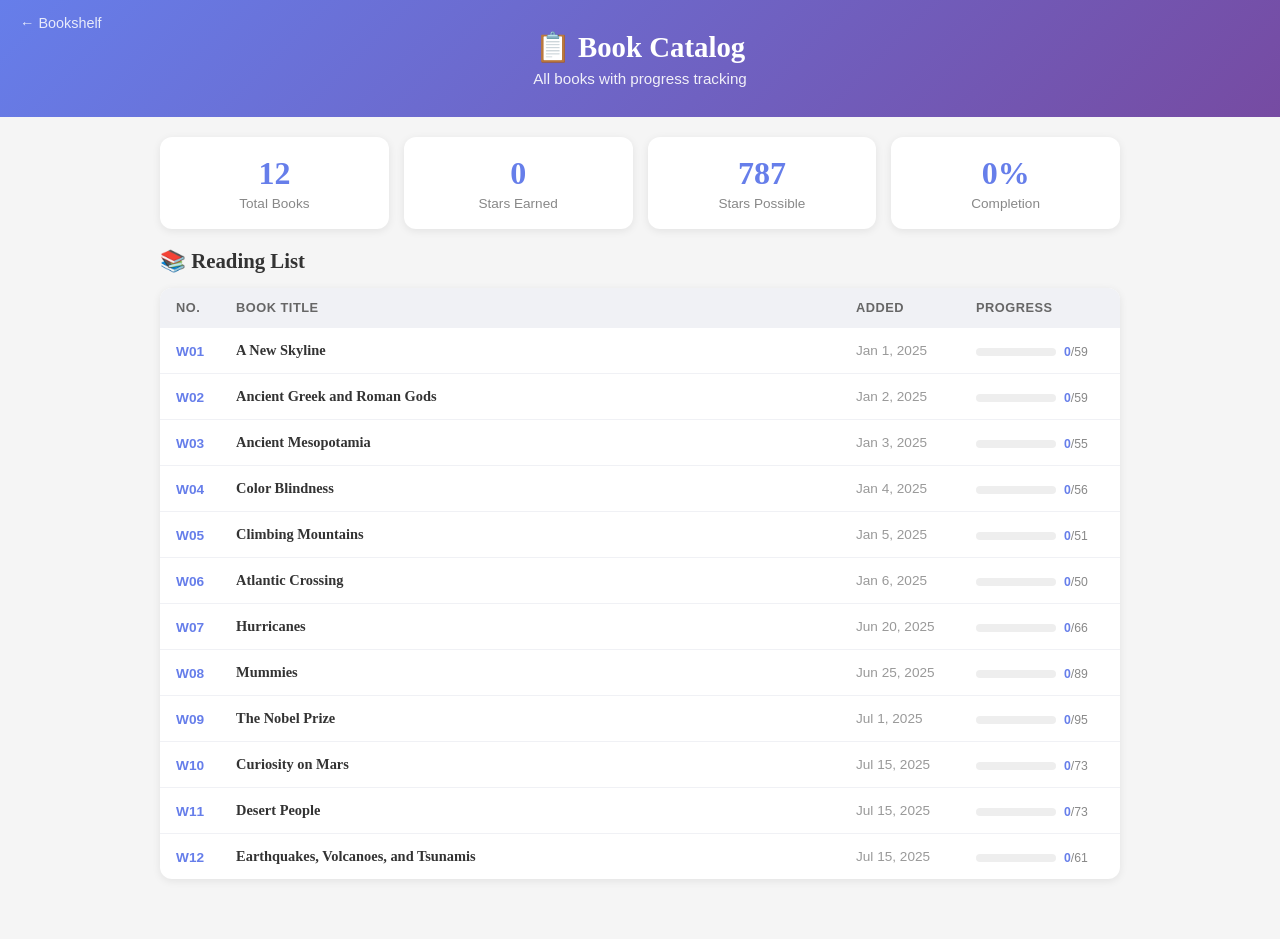
==== catalog.html @ 6278faa1 "Add catalog page, book numbering W01-W12, KWLS ordering" ====
<!DOCTYPE html>
<html lang="en">
<head>
  <meta charset="UTF-8">
  <meta name="viewport" content="width=device-width, initial-scale=1.0">
  <title>Book Catalog - Reading A-Z Interactive</title>
  <style>
    * { margin: 0; padding: 0; box-sizing: border-box; }
    body {
      font-family: Georgia, serif;
      background: #f5f5f5;
      min-height: 100vh;
    }
    .header {
      background: linear-gradient(135deg, #667eea 0%, #764ba2 100%);
      color: white;
      padding: 30px 20px;
      text-align: center;
      position: relative;
    }
    .header h1 { font-size: 1.8em; margin-bottom: 6px; }
    .header p { opacity: 0.9; font-family: -apple-system, BlinkMacSystemFont, 'Segoe UI', Roboto, sans-serif; font-size: 0.95em; }
    .nav-link {
      position: absolute;
      top: 15px;
      left: 20px;
      color: white;
      text-decoration: none;
      font-family: -apple-system, BlinkMacSystemFont, 'Segoe UI', Roboto, sans-serif;
      font-size: 0.9em;
      opacity: 0.85;
      transition: opacity 0.2s;
    }
    .nav-link:hover { opacity: 1; }

    .summary {
      max-width: 1000px;
      margin: 20px auto;
      padding: 0 20px;
      display: flex;
      gap: 15px;
      flex-wrap: wrap;
    }
    .summary-card {
      flex: 1;
      min-width: 140px;
      background: white;
      border-radius: 12px;
      padding: 18px;
      text-align: center;
      box-shadow: 0 2px 8px rgba(0,0,0,0.08);
    }
    .summary-card .number {
      font-size: 2em;
      font-weight: bold;
      color: #667eea;
    }
    .summary-card .label {
      font-family: -apple-system, BlinkMacSystemFont, 'Segoe UI', Roboto, sans-serif;
      color: #888;
      font-size: 0.85em;
      margin-top: 4px;
    }

    .catalog {
      max-width: 1000px;
      margin: 20px auto;
      padding: 0 20px 40px;
    }
    .catalog h2 {
      font-size: 1.3em;
      margin-bottom: 15px;
      color: #333;
    }
    table {
      width: 100%;
      border-collapse: collapse;
      background: white;
      border-radius: 12px;
      overflow: hidden;
      box-shadow: 0 2px 8px rgba(0,0,0,0.08);
    }
    th {
      background: #f0f1f5;
      text-align: left;
      padding: 12px 16px;
      font-family: -apple-system, BlinkMacSystemFont, 'Segoe UI', Roboto, sans-serif;
      font-size: 0.8em;
      font-weight: 600;
      color: #666;
      text-transform: uppercase;
      letter-spacing: 0.5px;
    }
    td {
      padding: 14px 16px;
      border-top: 1px solid #f0f1f5;
      font-family: -apple-system, BlinkMacSystemFont, 'Segoe UI', Roboto, sans-serif;
      font-size: 0.9em;
      color: #333;
    }
    tr:hover td { background: #fafbff; }
    tr a { text-decoration: none; color: inherit; }
    .book-num {
      font-weight: 700;
      color: #667eea;
      font-size: 0.95em;
    }
    .book-title {
      font-family: Georgia, serif;
      font-weight: 600;
      color: #333;
    }
    .book-title:hover { color: #667eea; }
    .stars-cell { white-space: nowrap; }
    .stars-bar {
      display: inline-block;
      width: 80px;
      height: 8px;
      background: #eee;
      border-radius: 4px;
      overflow: hidden;
      vertical-align: middle;
      margin-right: 8px;
    }
    .stars-fill {
      height: 100%;
      background: linear-gradient(90deg, #667eea, #764ba2);
      border-radius: 4px;
      transition: width 0.3s;
    }
    .stars-text { font-size: 0.85em; color: #888; }
    .stars-text .earned { color: #667eea; font-weight: 600; }
    .date-cell { color: #999; font-size: 0.85em; }

    @media (max-width: 600px) {
      th:nth-child(3), td:nth-child(3) { display: none; }
      .summary { flex-direction: column; }
    }
  </style>
</head>
<body>
  <div class="header">
    <a href="index.html" class="nav-link">&larr; Bookshelf</a>
    <h1>&#128203; Book Catalog</h1>
    <p>All books with progress tracking</p>
  </div>

  <div class="summary" id="summary">
    <div class="summary-card">
      <div class="number" id="totalBooks">-</div>
      <div class="label">Total Books</div>
    </div>
    <div class="summary-card">
      <div class="number" id="totalStarsEarned">-</div>
      <div class="label">Stars Earned</div>
    </div>
    <div class="summary-card">
      <div class="number" id="totalStarsPossible">-</div>
      <div class="label">Stars Possible</div>
    </div>
    <div class="summary-card">
      <div class="number" id="completionPct">-</div>
      <div class="label">Completion</div>
    </div>
  </div>

  <div class="catalog">
    <h2>&#128218; Reading List</h2>
    <table>
      <thead>
        <tr>
          <th style="width:60px">No.</th>
          <th>Book Title</th>
          <th style="width:120px">Added</th>
          <th style="width:160px">Progress</th>
        </tr>
      </thead>
      <tbody id="catalogBody">
        <tr><td colspan="4" style="text-align:center;padding:40px;color:#999;">Loading...</td></tr>
      </tbody>
    </table>
  </div>

  <script>
    var books = [
      { id: 'a-new-skyline', title: 'A New Skyline', author: 'Susan Lennox', date: '2025-01-01' },
      { id: 'ancient-greek-gods', title: 'Ancient Greek and Roman Gods', author: 'Cheryl Reifsnyder', date: '2025-01-02' },
      { id: 'ancient-mesopotamia', title: 'Ancient Mesopotamia', author: 'Susan Lennox', date: '2025-01-03' },
      { id: 'color-blindness', title: 'Color Blindness', author: 'Cheryl Reifsnyder', date: '2025-01-04' },
      { id: 'climbing-mountains', title: 'Climbing Mountains', author: 'Kathie Lester', date: '2025-01-05' },
      { id: 'atlantic-crossing', title: 'Atlantic Crossing', author: 'Troy Wolff', date: '2025-01-06' },
      { id: 'hurricanes', title: 'Hurricanes', author: 'Shaun Taylor', date: '2025-06-20' },
      { id: 'mummies', title: 'Mummies', author: 'Lisa Ing', date: '2025-06-25' },
      { id: 'nobel-prize', title: 'The Nobel Prize', author: 'Evan Russell', date: '2025-07-01' },
      { id: 'curiosity-on-mars', title: 'Curiosity on Mars', author: 'John Perritano', date: '2025-07-15' },
      { id: 'desert-people', title: 'Desert People', author: 'David Meissner', date: '2025-07-15' },
      { id: 'earthquakes-volcanoes-tsunamis', title: 'Earthquakes, Volcanoes, and Tsunamis', author: 'Elizabeth Austin', date: '2025-07-15' }
    ];

    function calculateTotalStars(data) {
      var activities = data.activities || [];
      var total = 0;
      activities.forEach(function(act) {
        switch (act) {
          case 'sequence':
            total += (data.sequenceEvents || []).length;
            break;
          case 'evidence':
            total += (data.questions || []).filter(function(q) { return q.level !== 3; }).length;
            break;
          case 'summarize':
            total += (data.summarizeActivities || []).length * 2;
            break;
          case 'vocabulary':
            total += (data.vocabulary || []).length * 2;
            break;
          case 'typing':
            total += (data.vocabulary || []).length + 1;
            break;
          case 'authorPurpose':
            total += (data.authorPurpose && data.authorPurpose.purposes || []).length;
            break;
          case 'kwls':
            total += 2;
            break;
          case 'pronoun':
            total += (data.pronounAgreement || []).length;
            break;
          case 'problemSolution':
            total += (data.problemSolution || []).length;
            break;
          case 'grammar':
            if (data.grammar) {
              total += (data.grammar.wordBuilding || []).length;
              total += (data.grammar.homophones || []).length;
              total += (data.grammar.exercises || []).length;
            }
            break;
        }
      });
      return total;
    }

    function getEarnedStars(bookId) {
      var saved = localStorage.getItem('stars_' + bookId);
      if (!saved) return 0;
      try {
        var stars = JSON.parse(saved);
        return Object.values(stars).filter(function(v) { return v; }).length;
      } catch (e) { return 0; }
    }

    function formatDate(dateStr) {
      var d = new Date(dateStr);
      var months = ['Jan','Feb','Mar','Apr','May','Jun','Jul','Aug','Sep','Oct','Nov','Dec'];
      return months[d.getMonth()] + ' ' + d.getDate() + ', ' + d.getFullYear();
    }

    async function loadCatalog() {
      var tbody = document.getElementById('catalogBody');
      tbody.innerHTML = '';
      var grandTotalEarned = 0;
      var grandTotalPossible = 0;

      for (var i = 0; i < books.length; i++) {
        var book = books[i];
        var num = 'W' + String(i + 1).padStart(2, '0');
        var totalStars = 0;
        var earnedStars = getEarnedStars(book.id);

        try {
          var resp = await fetch('books/' + book.id + '.json');
          var data = await resp.json();
          totalStars = calculateTotalStars(data);
        } catch (e) {
          console.warn('Could not load', book.id, e);
        }

        grandTotalEarned += earnedStars;
        grandTotalPossible += totalStars;

        var pct = totalStars > 0 ? Math.round((earnedStars / totalStars) * 100) : 0;

        var tr = document.createElement('tr');
        tr.innerHTML =
          '<td><span class="book-num">' + num + '</span></td>' +
          '<td><a href="reader.html?book=' + book.id + '" class="book-title">' + book.title + '</a></td>' +
          '<td class="date-cell">' + formatDate(book.date) + '</td>' +
          '<td class="stars-cell">' +
            '<span class="stars-bar"><span class="stars-fill" style="width:' + pct + '%"></span></span>' +
            '<span class="stars-text"><span class="earned">' + earnedStars + '</span>/' + totalStars + '</span>' +
          '</td>';
        tbody.appendChild(tr);
      }

      document.getElementById('totalBooks').textContent = books.length;
      document.getElementById('totalStarsEarned').textContent = grandTotalEarned;
      document.getElementById('totalStarsPossible').textContent = grandTotalPossible;
      var overallPct = grandTotalPossible > 0 ? Math.round((grandTotalEarned / grandTotalPossible) * 100) : 0;
      document.getElementById('completionPct').textContent = overallPct + '%';
    }

    loadCatalog();
  </script>
</body>
</html>
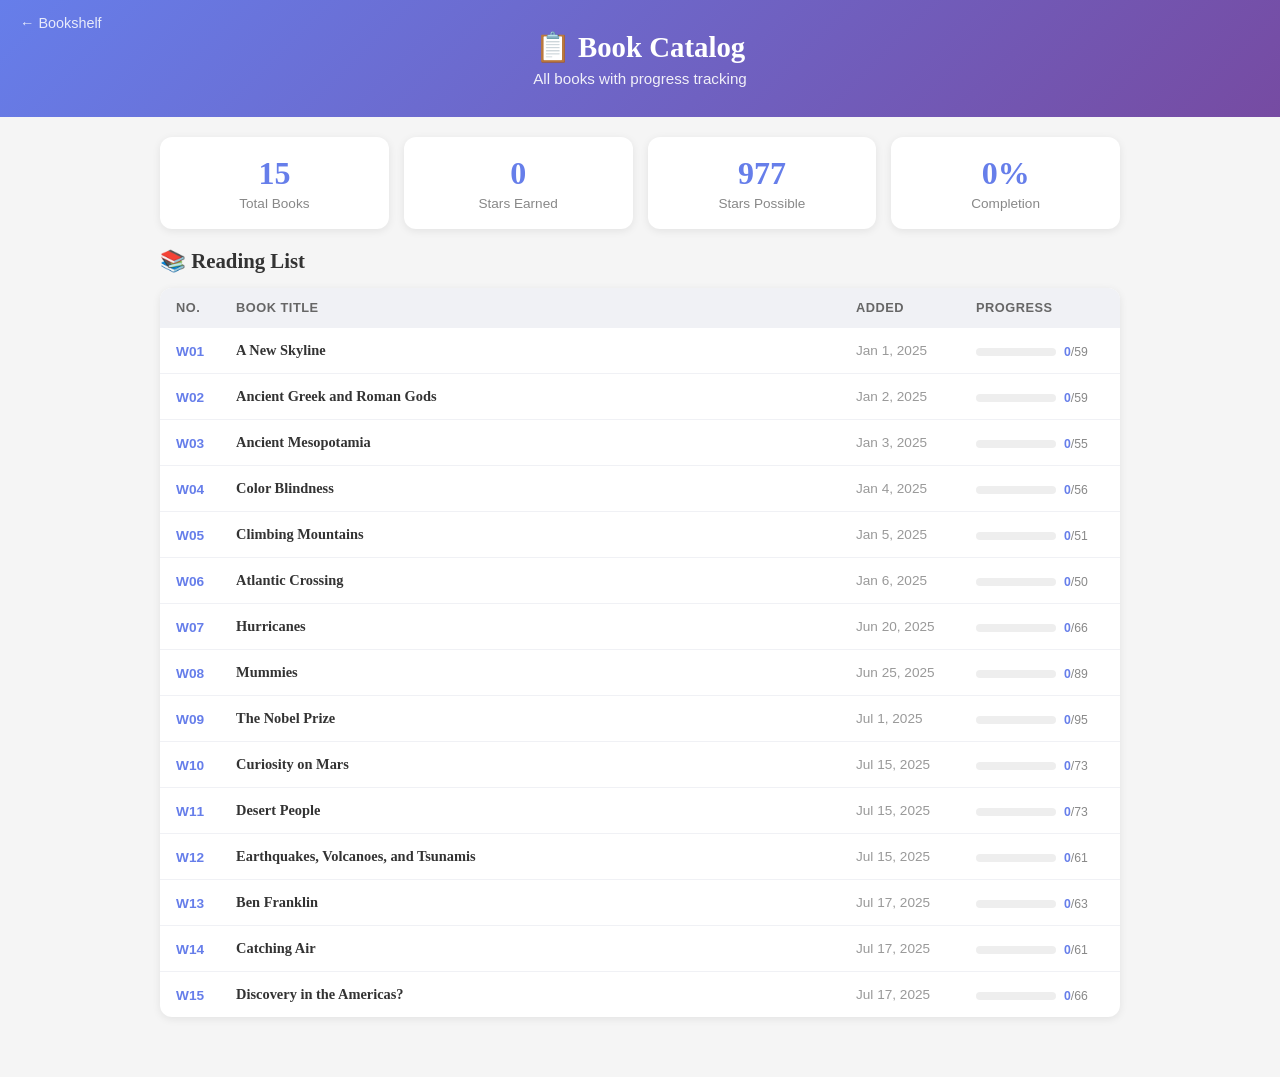
==== commit 5672014a: "Add 3 new books + 2 new modules (characterAnalysis, compareContrast) New modules: - characterAnalysi" ====
--- a/catalog.html
+++ b/catalog.html
@@ -194,7 +194,10 @@
       { id: 'nobel-prize', title: 'The Nobel Prize', author: 'Evan Russell', date: '2025-07-01' },
       { id: 'curiosity-on-mars', title: 'Curiosity on Mars', author: 'John Perritano', date: '2025-07-15' },
       { id: 'desert-people', title: 'Desert People', author: 'David Meissner', date: '2025-07-15' },
-      { id: 'earthquakes-volcanoes-tsunamis', title: 'Earthquakes, Volcanoes, and Tsunamis', author: 'Elizabeth Austin', date: '2025-07-15' }
+      { id: 'earthquakes-volcanoes-tsunamis', title: 'Earthquakes, Volcanoes, and Tsunamis', author: 'Elizabeth Austin', date: '2025-07-15' },
+      { id: 'ben-franklin', title: 'Ben Franklin', author: 'Jane Sellman', date: '2025-07-17' },
+      { id: 'catching-air', title: 'Catching Air', author: 'Jeffrey B. Fuerst', date: '2025-07-17' },
+      { id: 'discovery-in-americas', title: 'Discovery in the Americas?', author: 'David Meissner', date: '2025-07-17' }
     ];
 
     function calculateTotalStars(data) {
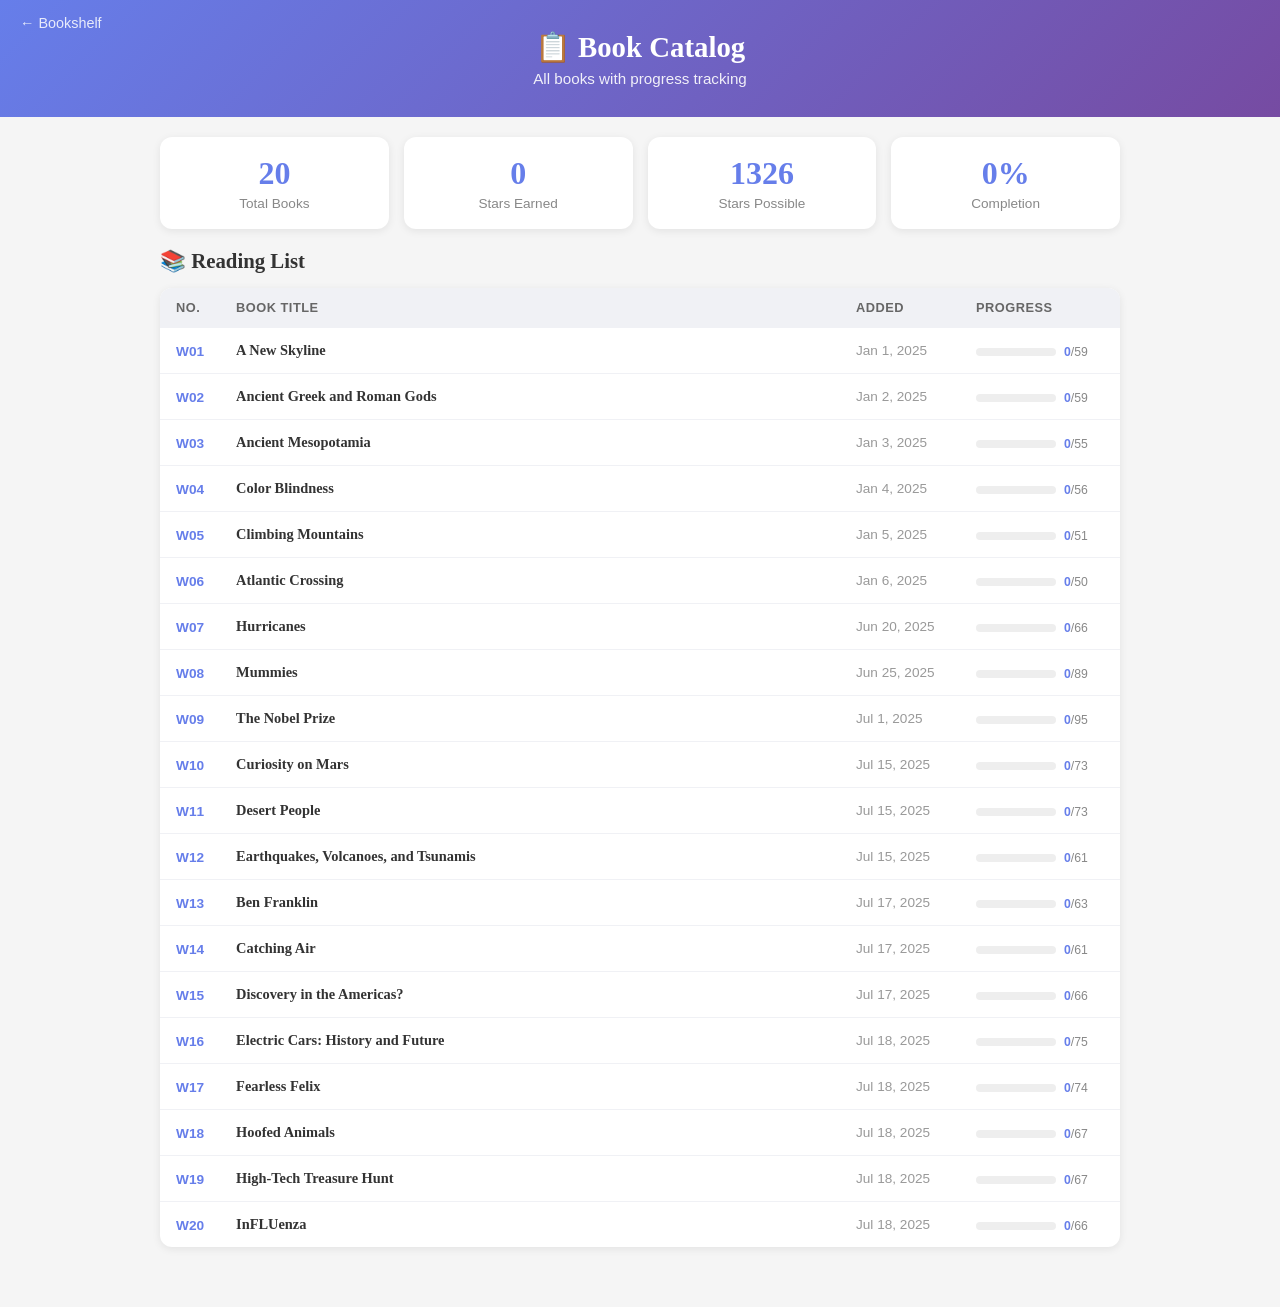
==== commit 01b42e66: "Add 5 new books: Electric Cars, Fearless Felix, Hoofed Animals, High-Tech Treasure Hunt, InFLUenza N" ====
--- a/catalog.html
+++ b/catalog.html
@@ -197,7 +197,12 @@
       { id: 'earthquakes-volcanoes-tsunamis', title: 'Earthquakes, Volcanoes, and Tsunamis', author: 'Elizabeth Austin', date: '2025-07-15' },
       { id: 'ben-franklin', title: 'Ben Franklin', author: 'Jane Sellman', date: '2025-07-17' },
       { id: 'catching-air', title: 'Catching Air', author: 'Jeffrey B. Fuerst', date: '2025-07-17' },
-      { id: 'discovery-in-americas', title: 'Discovery in the Americas?', author: 'David Meissner', date: '2025-07-17' }
+      { id: 'discovery-in-americas', title: 'Discovery in the Americas?', author: 'David Meissner', date: '2025-07-17' },
+      { id: 'electric-cars', title: 'Electric Cars: History and Future', author: 'Steven Accardi', date: '2025-07-18' },
+      { id: 'fearless-felix', title: 'Fearless Felix', author: 'Rus Buyok', date: '2025-07-18' },
+      { id: 'hoofed-animals', title: 'Hoofed Animals', author: 'Bobbie Kalman', date: '2025-07-18' },
+      { id: 'high-tech-treasure-hunt', title: 'High-Tech Treasure Hunt', author: 'Lynne Rooney', date: '2025-07-18' },
+      { id: 'influenza', title: 'InFLUenza', author: 'Stephen Currie', date: '2025-07-18' }
     ];
 
     function calculateTotalStars(data) {
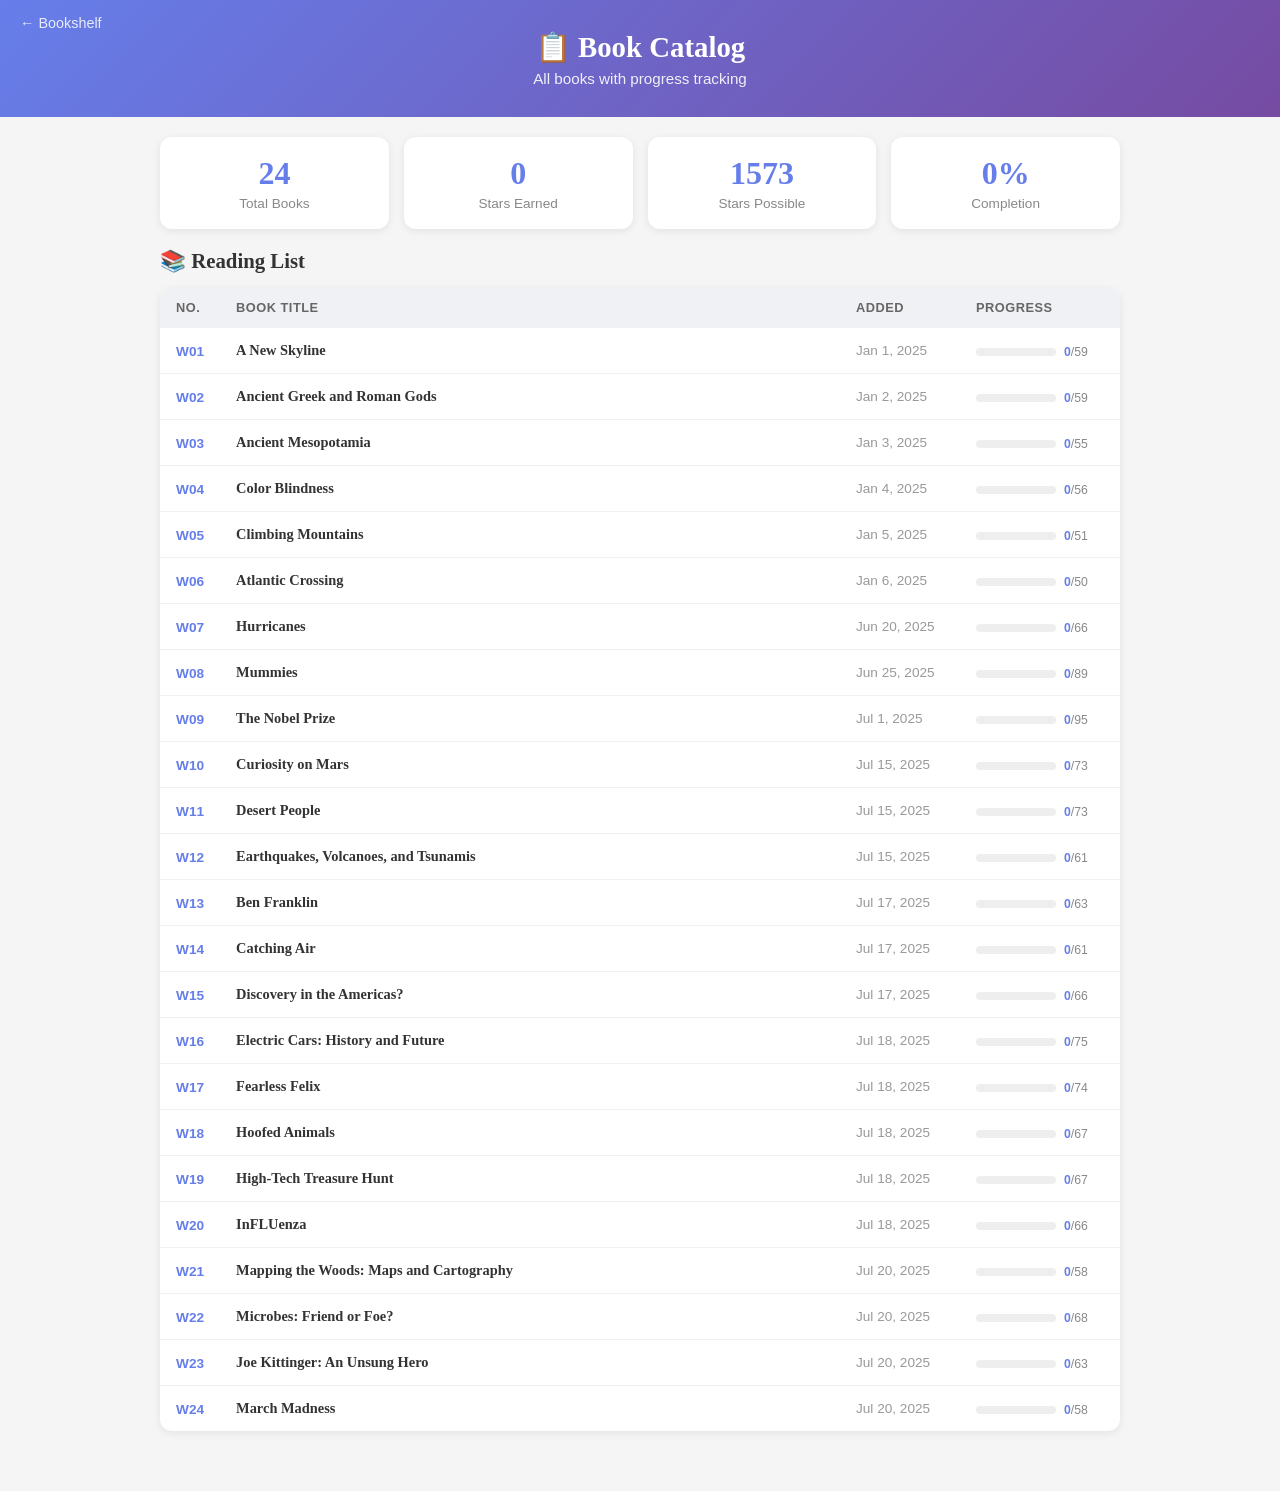
==== commit af5b6eb5: "Add 4 new books: Mapping the Woods, Microbes, Joe Kittinger, March Madness New books (W21-W24): - Ma" ====
--- a/catalog.html
+++ b/catalog.html
@@ -202,7 +202,11 @@
       { id: 'fearless-felix', title: 'Fearless Felix', author: 'Rus Buyok', date: '2025-07-18' },
       { id: 'hoofed-animals', title: 'Hoofed Animals', author: 'Bobbie Kalman', date: '2025-07-18' },
       { id: 'high-tech-treasure-hunt', title: 'High-Tech Treasure Hunt', author: 'Lynne Rooney', date: '2025-07-18' },
-      { id: 'influenza', title: 'InFLUenza', author: 'Stephen Currie', date: '2025-07-18' }
+      { id: 'influenza', title: 'InFLUenza', author: 'Stephen Currie', date: '2025-07-18' },
+      { id: 'mapping-the-woods', title: 'Mapping the Woods: Maps and Cartography', author: 'Celia Barker Lottridge', date: '2025-07-20' },
+      { id: 'microbes-friend-or-foe', title: 'Microbes: Friend or Foe?', author: 'Celia Barker Lottridge', date: '2025-07-20' },
+      { id: 'joe-kittinger', title: 'Joe Kittinger: An Unsung Hero', author: 'Ned Jensen', date: '2025-07-20' },
+      { id: 'march-madness', title: 'March Madness', author: 'Katherine Frank', date: '2025-07-20' }
     ];
 
     function calculateTotalStars(data) {
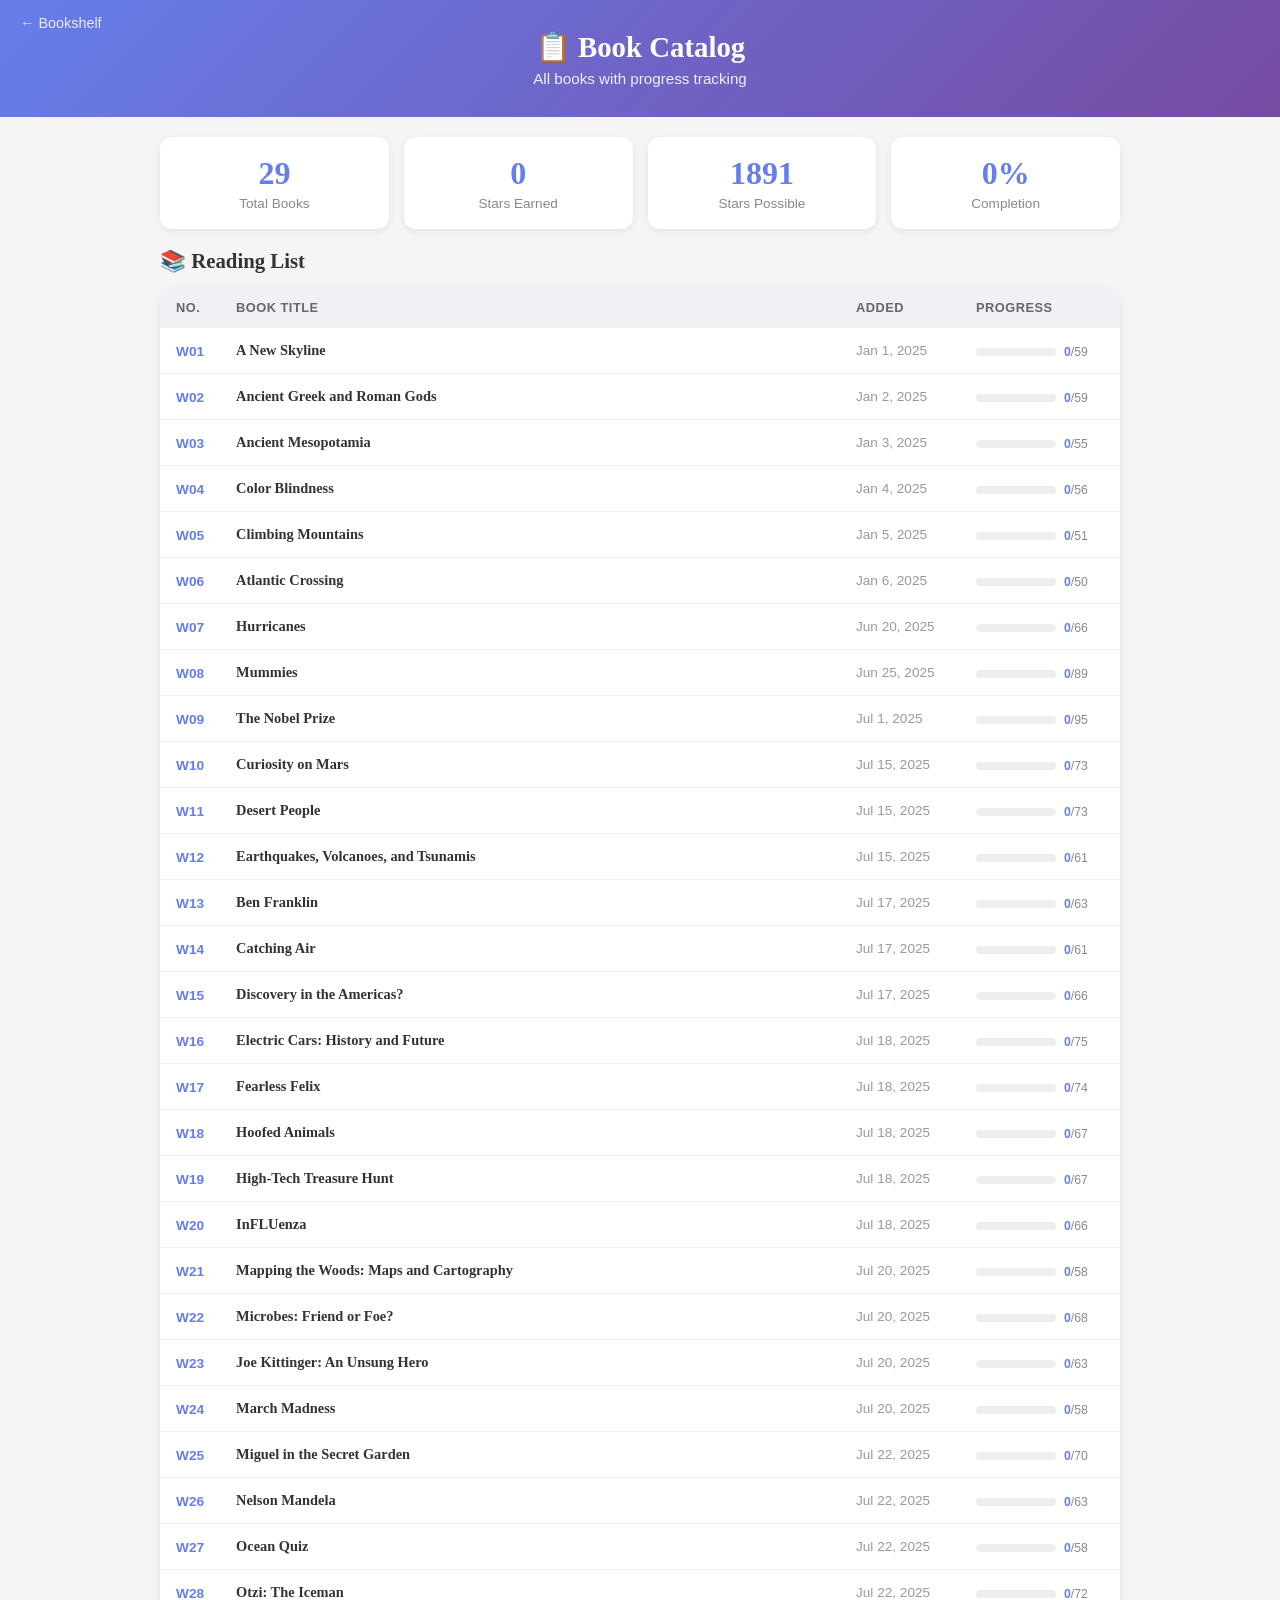
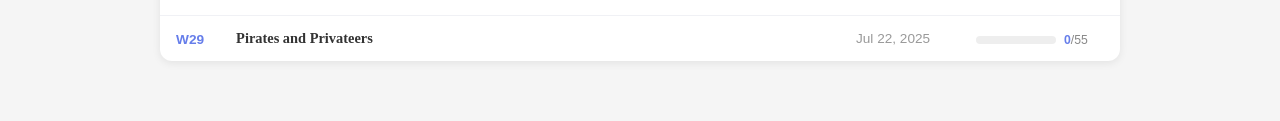
==== commit b1a7cf54: "Add 5 new books: Miguel, Nelson Mandela, Ocean Quiz, Otzi, Pirates New books (W25-W29): - Miguel in " ====
--- a/catalog.html
+++ b/catalog.html
@@ -206,7 +206,12 @@
       { id: 'mapping-the-woods', title: 'Mapping the Woods: Maps and Cartography', author: 'Celia Barker Lottridge', date: '2025-07-20' },
       { id: 'microbes-friend-or-foe', title: 'Microbes: Friend or Foe?', author: 'Celia Barker Lottridge', date: '2025-07-20' },
       { id: 'joe-kittinger', title: 'Joe Kittinger: An Unsung Hero', author: 'Ned Jensen', date: '2025-07-20' },
-      { id: 'march-madness', title: 'March Madness', author: 'Katherine Frank', date: '2025-07-20' }
+      { id: 'march-madness', title: 'March Madness', author: 'Katherine Frank', date: '2025-07-20' },
+      { id: 'miguel-in-the-secret-garden', title: 'Miguel in the Secret Garden', author: 'Lori Polydoros', date: '2025-07-22' },
+      { id: 'nelson-mandela', title: 'Nelson Mandela', author: 'Dennis Boyce', date: '2025-07-22' },
+      { id: 'ocean-quiz', title: 'Ocean Quiz', author: 'Penny Atcheson and Elizabeth Fox', date: '2025-07-22' },
+      { id: 'otzi-the-iceman', title: 'Otzi: The Iceman', author: 'Celia Barker Lottridge', date: '2025-07-22' },
+      { id: 'pirates-and-privateers', title: 'Pirates and Privateers', author: 'Mary Fifield', date: '2025-07-22' }
     ];
 
     function calculateTotalStars(data) {
